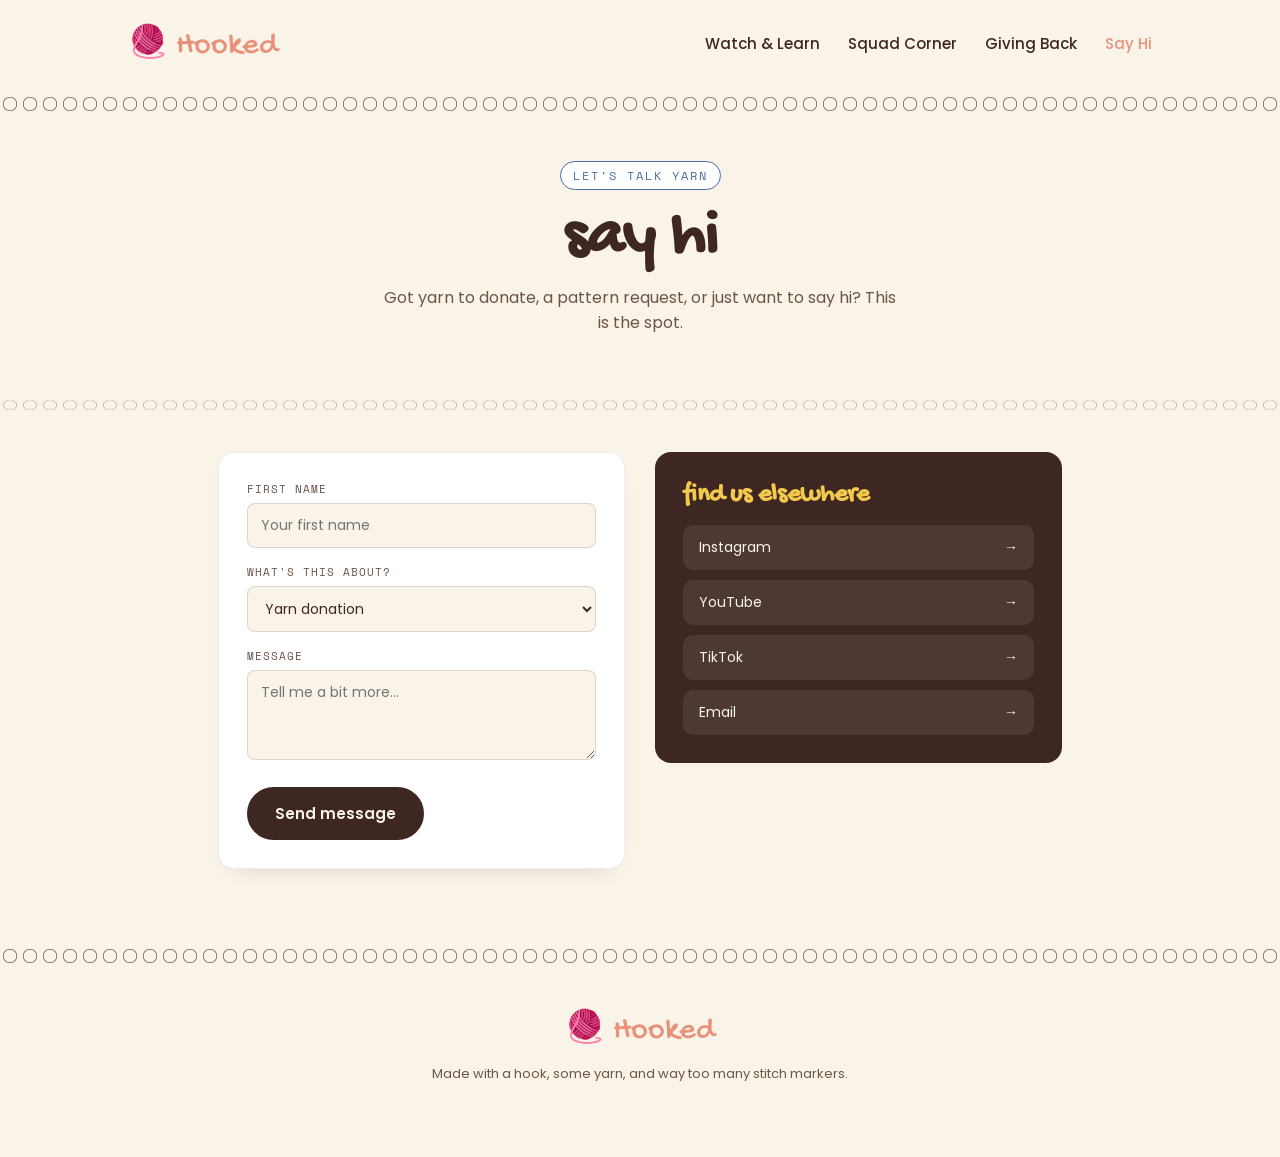
==== contact.html @ 829bb162 "added multipage site" ====
<!DOCTYPE html>
<html lang="en">
<head>
<meta charset="UTF-8">
<meta name="viewport" content="width=device-width, initial-scale=1">
<title>Hooked — Say Hi</title>
<link rel="preconnect" href="https://fonts.googleapis.com">
<link href="https://fonts.googleapis.com/css2?family=Gochi+Hand&family=Space+Mono:wght@400;700&family=Poppins:wght@400;500;600;700&display=swap" rel="stylesheet">
<link rel="stylesheet" href="styles.css">
</head>
<body>

<nav>
  <a class="logo" href="index.html">🧶 Hooked</a>
  <div class="navlinks">
    <a href="tutorials.html">Watch &amp; Learn</a>
    <a href="squad.html">Squad Corner</a>
    <a href="giving-back.html">Giving Back</a>
    <a href="contact.html" class="active">Say Hi</a>
  </div>
</nav>
<div class="chain"></div>

<header class="page-hero">
  <span class="eyebrow">let's talk yarn</span>
  <h1 class="headline">say hi</h1>
  <p class="sub">Got yarn to donate, a pattern request, or just want to say hi? This is the spot.</p>
</header>

<div class="chain thin"></div>

<div class="contact-grid" style="margin-top:36px;">
  <div class="form-card">
    <label for="name">First name</label>
    <input id="name" type="text" placeholder="Your first name">
    <label for="reason">What's this about?</label>
    <select id="reason">
      <option>Yarn donation</option>
      <option>Pattern request</option>
      <option>Volunteering / facility visit</option>
      <option>Just saying hi</option>
    </select>
    <label for="msg">Message</label>
    <textarea id="msg" placeholder="Tell me a bit more..."></textarea>
    <div style="margin-top:20px;">
      <button class="btn btn-primary" type="button">Send message</button>
    </div>
  </div>

  <div class="follow-card">
    <h3>find us elsewhere</h3>
    <div class="follow-links">
      <a href="#">Instagram <span>→</span></a>
      <a href="#">YouTube <span>→</span></a>
      <a href="#">TikTok <span>→</span></a>
      <a href="#">Email <span>→</span></a>
    </div>
  </div>
</div>

<div class="chain"></div>

<footer>
  <div class="logo">🧶 Hooked</div>
  <p>Made with a hook, some yarn, and way too many stitch markers.</p>
</footer>

</body>
</html>
---- styles.css ----
:root{
  --paper:#FAF3E8;
  --paper-2:#F3EADA;
  --butter:#F2C94C;
  --rose:#E8927C;
  --denim:#4A6FA5;
  --sage:#8BA888;
  --ink:#3E2723;
  --ink-soft:#6B5548;
}
*{box-sizing:border-box;}
body{
  margin:0;
  background:var(--paper);
  color:var(--ink);
  font-family:'Poppins',sans-serif;
  -webkit-font-smoothing:antialiased;
}
.wrap{max-width:1080px;margin:0 auto;padding:0 28px;}
a{color:inherit;}

/* NAV */
nav{
  display:flex;justify-content:space-between;align-items:center;
  padding:22px 28px;max-width:1080px;margin:0 auto;
}
.logo{
  font-family:'Gochi Hand',cursive;
  font-size:32px;color:var(--rose);
  display:flex;align-items:center;gap:8px;
  text-decoration:none;
}
.navlinks{display:flex;gap:28px;font-weight:500;font-size:15px;}
.navlinks a{color:var(--ink);text-decoration:none;position:relative;}
.navlinks a:hover, .navlinks a.active{color:var(--rose);}
.navlinks a:focus-visible, .logo:focus-visible{outline:2px solid var(--denim);outline-offset:4px;border-radius:4px;}

/* CHAIN STITCH DIVIDER — signature element, used across every page */
.chain{
  height:22px;width:100%;
  background-image: radial-gradient(circle at 10px 11px, transparent 6px, var(--ink) 6.5px, var(--ink) 7px, transparent 7.5px);
  background-size: 20px 22px;
  background-repeat: repeat-x;
  opacity:0.55;
  margin:6px 0 0 0;
}
.chain.thin{opacity:0.25;transform:scaleY(0.7);}

/* SMALL PAGE HERO (interior pages) */
header.page-hero{text-align:center;padding:46px 28px 42px;}
.eyebrow{
  font-family:'Space Mono',monospace;
  font-size:12px;letter-spacing:2px;text-transform:uppercase;
  color:var(--denim);background:#fff;
  display:inline-block;padding:5px 12px;border-radius:20px;
  border:1px solid var(--denim);margin-bottom:20px;
}
h1.headline{
  font-family:'Gochi Hand',cursive;
  font-size:64px;line-height:0.95;margin:0 0 14px;
  color:var(--ink);
}
h1.headline.big{font-size:76px;}
h1.headline .accent{color:var(--rose);}
.sub{
  max-width:520px;margin:0 auto 10px;
  font-size:16px;color:var(--ink-soft);line-height:1.6;
}

/* BUTTONS */
.btn{
  font-weight:600;font-size:15px;padding:13px 26px;border-radius:40px;
  text-decoration:none;cursor:pointer;border:2px solid var(--ink);
  transition:transform .15s ease, box-shadow .15s ease;
  display:inline-block;background:none;font-family:inherit;
}
.btn:hover{transform:translateY(-2px);box-shadow:0 8px 16px -8px rgba(62,39,35,0.4);}
.btn-primary{background:var(--ink);color:var(--paper);}
.btn-ghost{background:transparent;color:var(--ink);}
.cta-row{display:flex;gap:14px;justify-content:center;margin-top:26px;flex-wrap:wrap;}

/* HOMEPAGE HERO PHOTO */
.hero-photo{
  width:100%;max-width:640px;height:340px;margin:26px auto 0;
  border-radius:14px;
  background:
    repeating-linear-gradient(135deg, rgba(255,255,255,0.35) 0 14px, transparent 14px 28px),
    linear-gradient(135deg,var(--rose),var(--butter));
  display:flex;align-items:center;justify-content:center;
  color:#fff;font-family:'Space Mono',monospace;font-size:13px;
  letter-spacing:1px;box-shadow:0 14px 30px -14px rgba(62,39,35,0.4);
  transform:rotate(-1.2deg);
  border:6px solid #fff;
}

/* TILES (home) */
section.tiles{padding:20px 28px 60px;}
.tile-grid{display:grid;grid-template-columns:repeat(3,1fr);gap:22px;max-width:1080px;margin:0 auto;}
.tile{
  background:#fff;border-radius:16px;padding:26px 22px;
  border:1px solid rgba(62,39,35,0.08);
  box-shadow:0 10px 24px -18px rgba(62,39,35,0.35);
  transition:transform .15s ease, box-shadow .15s ease;
  text-decoration:none;display:block;color:var(--ink);
}
.tile:hover{transform:translateY(-3px);box-shadow:0 16px 28px -18px rgba(62,39,35,0.45);}
.tile .tag{
  font-family:'Space Mono',monospace;font-size:11px;letter-spacing:1.5px;
  text-transform:uppercase;padding:4px 10px;border-radius:20px;
  display:inline-block;margin-bottom:14px;color:#fff;
}
.tag-denim{background:var(--denim);}
.tag-rose{background:var(--rose);}
.tag-sage{background:var(--sage);}
.tag-butter{background:var(--butter);color:var(--ink) !important;}
.tile h3{font-size:20px;margin:0 0 8px;}
.tile p{font-size:14px;color:var(--ink-soft);line-height:1.55;margin:0;}

/* IMPACT / GAUGE CARD */
section.impact{padding:10px 28px 66px;}
.impact-card{
  max-width:1080px;margin:0 auto;
  background:var(--ink);color:var(--paper);
  border-radius:18px;padding:44px 36px;
  display:flex;justify-content:space-between;align-items:center;flex-wrap:wrap;gap:24px;
  position:relative;overflow:hidden;
}
.impact-card::before{
  content:"";position:absolute;inset:0;
  background-image: radial-gradient(circle at 8px 8px, rgba(255,255,255,0.06) 3px, transparent 3.5px);
  background-size:26px 26px;
}
.impact-label{
  font-family:'Space Mono',monospace;font-size:12px;letter-spacing:2px;
  text-transform:uppercase;color:var(--butter);margin-bottom:10px;
}
.impact-headline{font-family:'Gochi Hand',cursive;font-size:40px;line-height:1;position:relative;z-index:1;}
.impact-stats{display:flex;gap:40px;position:relative;z-index:1;flex-wrap:wrap;}
.stat{text-align:center;}
.stat .n{font-size:38px;font-weight:700;color:var(--rose);}
.stat .l{font-family:'Space Mono',monospace;font-size:11px;letter-spacing:1px;color:#cbb7ac;text-transform:uppercase;}

/* SECTION TITLES */
.section-title{font-family:'Gochi Hand',cursive;font-size:38px;text-align:center;margin-bottom:6px;}
.section-sub{text-align:center;color:var(--ink-soft);font-size:14px;margin-bottom:34px;}

/* CORKBOARD GALLERY */
section.gallery{padding:10px 28px 70px;}
.board{
  max-width:1080px;margin:0 auto;background:var(--paper-2);
  border-radius:18px;padding:30px;display:grid;grid-template-columns:repeat(4,1fr);gap:20px;
}
.polaroid{
  background:#fff;padding:10px 10px 22px;border-radius:4px;
  box-shadow:0 8px 16px -10px rgba(62,39,35,0.4);position:relative;transition:transform .2s ease;
}
.polaroid:nth-child(odd){transform:rotate(-2.5deg);}
.polaroid:nth-child(even){transform:rotate(2deg);}
.polaroid:hover{transform:rotate(0deg) scale(1.03);}
.polaroid .ph{height:110px;border-radius:2px;background:linear-gradient(135deg,var(--sage),var(--denim));}
.polaroid .cap{font-family:'Space Mono',monospace;font-size:10px;text-align:center;color:var(--ink-soft);margin-top:8px;}
.tape{position:absolute;top:-10px;left:50%;transform:translateX(-50%) rotate(-3deg);width:46px;height:16px;background:rgba(242,201,76,0.55);}

/* SITEMAP PREVIEW STRIP (home) */
section.sitemap{padding:10px 28px 60px;}
.sitemap-head{text-align:center;margin-bottom:28px;}
.sm-grid{display:grid;grid-template-columns:repeat(4,1fr);gap:18px;}
.sm-card{
  text-decoration:none;color:var(--ink);background:#fff;border-radius:14px;overflow:hidden;
  border:1px solid rgba(62,39,35,0.08);box-shadow:0 8px 18px -14px rgba(62,39,35,0.35);
  display:block;transition:transform .15s ease, box-shadow .15s ease;
}
.sm-card:hover{transform:translateY(-4px);box-shadow:0 14px 24px -14px rgba(62,39,35,0.4);}
.sm-thumb{height:90px;display:flex;align-items:flex-end;padding:10px;}
.sm-thumb-a{background:linear-gradient(135deg,var(--denim),#6f8fc2);}
.sm-thumb-b{background:linear-gradient(135deg,var(--rose),#f0b39f);}
.sm-thumb-c{background:linear-gradient(135deg,var(--sage),#a9c4a6);}
.sm-thumb-d{background:linear-gradient(135deg,var(--butter),#f5da8a);}
.sm-chip{font-family:'Space Mono',monospace;font-size:10px;letter-spacing:1px;text-transform:uppercase;background:rgba(255,255,255,0.85);padding:3px 8px;border-radius:20px;color:var(--ink);}
.sm-card h4{font-size:15px;margin:14px 14px 4px;}
.sm-card p{font-size:12px;color:var(--ink-soft);margin:0 14px 16px;line-height:1.5;}

/* ===== TUTORIALS PAGE ===== */
.filter-pills{display:flex;gap:10px;justify-content:center;flex-wrap:wrap;margin-bottom:36px;}
.pill{
  font-family:'Space Mono',monospace;font-size:12px;letter-spacing:1px;text-transform:uppercase;
  padding:8px 16px;border-radius:20px;border:1.5px solid var(--ink);background:#fff;cursor:pointer;
}
.pill.active{background:var(--ink);color:var(--paper);}
.video-grid{max-width:1080px;margin:0 auto;display:grid;grid-template-columns:repeat(3,1fr);gap:22px;padding:0 28px 70px;}
.video-card{background:#fff;border-radius:14px;overflow:hidden;border:1px solid rgba(62,39,35,0.08);box-shadow:0 10px 22px -16px rgba(62,39,35,0.35);transition:transform .15s ease;}
.video-card:hover{transform:translateY(-3px);}
.video-thumb{
  height:150px;position:relative;display:flex;align-items:center;justify-content:center;
  background:linear-gradient(135deg,var(--denim),var(--sage));color:#fff;font-family:'Space Mono',monospace;font-size:11px;
}
.video-thumb:nth-child(1){}
.video-card:nth-child(3n+2) .video-thumb{background:linear-gradient(135deg,var(--rose),var(--butter));}
.video-card:nth-child(3n) .video-thumb{background:linear-gradient(135deg,var(--sage),var(--denim));}
.play-btn{
  width:44px;height:44px;border-radius:50%;background:rgba(255,255,255,0.9);
  display:flex;align-items:center;justify-content:center;color:var(--ink);font-size:16px;
}
.video-info{padding:16px 16px 18px;}
.video-info .lvl{font-family:'Space Mono',monospace;font-size:10px;letter-spacing:1px;text-transform:uppercase;color:var(--denim);margin-bottom:6px;display:block;}
.video-info h4{margin:0 0 6px;font-size:16px;}
.video-info p{margin:0;font-size:13px;color:var(--ink-soft);line-height:1.5;}

/* ===== SQUAD CORNER (blog list) ===== */
.blog-list{max-width:720px;margin:0 auto;padding:0 28px 70px;display:flex;flex-direction:column;gap:34px;}
.blog-post{background:#fff;border-radius:16px;padding:26px;border:1px solid rgba(62,39,35,0.08);box-shadow:0 10px 22px -18px rgba(62,39,35,0.35);}
.blog-post .meta{font-family:'Space Mono',monospace;font-size:11px;color:var(--denim);text-transform:uppercase;letter-spacing:1px;margin-bottom:10px;}
.blog-post h3{margin:0 0 10px;font-size:22px;}
.blog-post p{margin:0 0 16px;color:var(--ink-soft);line-height:1.65;font-size:14.5px;}
.blog-photos{display:flex;gap:12px;flex-wrap:wrap;}
.blog-photos .ph{width:110px;height:80px;border-radius:8px;background:linear-gradient(135deg,var(--sage),var(--rose));}

/* ===== GIVING BACK ===== */
.story-grid{max-width:1080px;margin:0 auto;display:grid;grid-template-columns:repeat(2,1fr);gap:24px;padding:0 28px 70px;}
.story-card{background:#fff;border-radius:16px;overflow:hidden;border:1px solid rgba(62,39,35,0.08);box-shadow:0 10px 22px -18px rgba(62,39,35,0.35);}
.story-photo{height:170px;background:linear-gradient(135deg,var(--butter),var(--rose));}
.story-card:nth-child(2) .story-photo{background:linear-gradient(135deg,var(--denim),var(--sage));}
.story-body{padding:20px 22px;}
.story-body .tag{font-family:'Space Mono',monospace;font-size:10px;letter-spacing:1px;text-transform:uppercase;color:var(--denim);display:block;margin-bottom:8px;}
.story-body h3{margin:0 0 8px;font-size:19px;}
.story-body p{margin:0;font-size:14px;color:var(--ink-soft);line-height:1.6;}
.note-card{max-width:720px;margin:0 auto 50px;background:var(--paper-2);border-radius:14px;padding:20px 24px;font-size:13.5px;color:var(--ink-soft);line-height:1.6;border-left:4px solid var(--sage);}

/* ===== CONTACT ===== */
.contact-grid{max-width:900px;margin:0 auto;display:grid;grid-template-columns:1fr 1fr;gap:30px;padding:0 28px 70px;align-items:start;}
.form-card{background:#fff;border-radius:16px;padding:28px;border:1px solid rgba(62,39,35,0.08);box-shadow:0 10px 22px -18px rgba(62,39,35,0.35);}
.form-card label{display:block;font-family:'Space Mono',monospace;font-size:11px;text-transform:uppercase;letter-spacing:1px;color:var(--ink-soft);margin:16px 0 6px;}
.form-card label:first-child{margin-top:0;}
.form-card input, .form-card textarea, .form-card select{
  width:100%;padding:11px 13px;border-radius:8px;border:1.5px solid rgba(62,39,35,0.15);
  font-family:'Poppins',sans-serif;font-size:14px;background:var(--paper);color:var(--ink);
}
.form-card textarea{min-height:90px;resize:vertical;}
.follow-card{background:var(--ink);color:var(--paper);border-radius:16px;padding:28px;}
.follow-card h3{font-family:'Gochi Hand',cursive;font-size:26px;margin:0 0 14px;color:var(--butter);}
.follow-links{display:flex;flex-direction:column;gap:10px;}
.follow-links a{
  text-decoration:none;color:var(--paper);background:rgba(255,255,255,0.08);
  padding:12px 16px;border-radius:10px;font-size:14px;display:flex;justify-content:space-between;
}
.follow-links a:hover{background:rgba(255,255,255,0.15);}

/* FOOTER */
footer{padding:40px 28px 60px;text-align:center;}
footer .logo{justify-content:center;margin-bottom:14px;}
footer p{color:var(--ink-soft);font-size:13px;}

@media (max-width:760px){
  h1.headline{font-size:44px;}
  h1.headline.big{font-size:52px;}
  .tile-grid{grid-template-columns:1fr;}
  .board{grid-template-columns:repeat(2,1fr);}
  .sm-grid{grid-template-columns:repeat(2,1fr);}
  .video-grid{grid-template-columns:1fr;}
  .story-grid{grid-template-columns:1fr;}
  .contact-grid{grid-template-columns:1fr;}
  .impact-card{flex-direction:column;align-items:flex-start;}
  .navlinks{display:none;}
}
@media (prefers-reduced-motion: reduce){ *{transition:none !important;} }
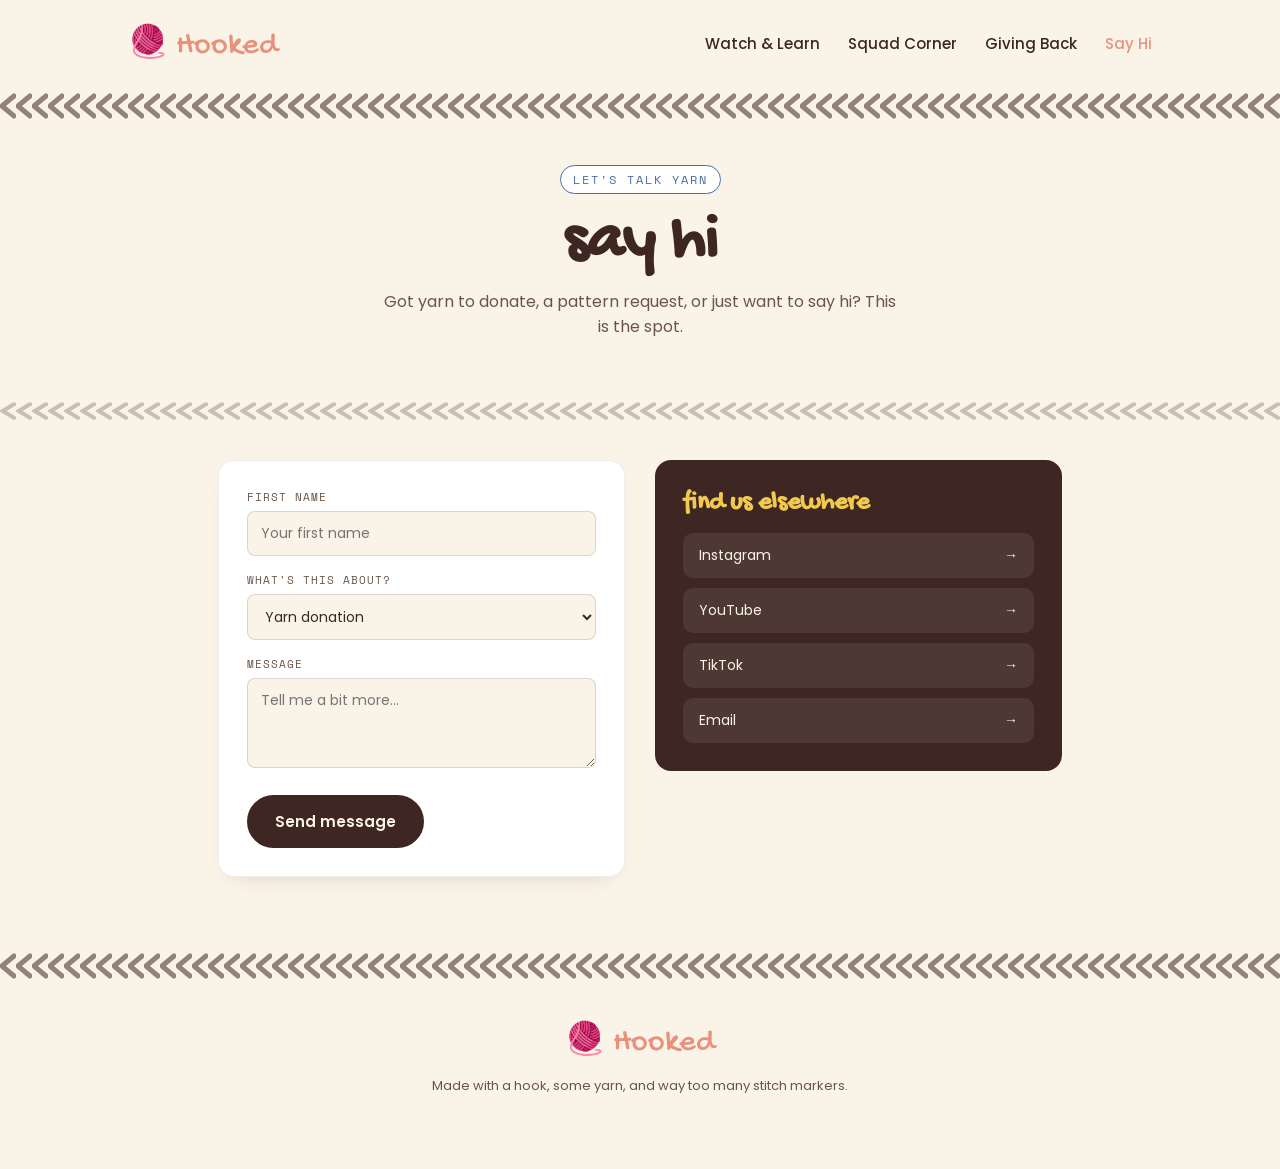
==== commit 8c2c34c7: "added files via upload add photos, update headline and chain <<<< style" ====
--- a/contact.html
+++ b/contact.html
@@ -6,7 +6,277 @@
 <title>Hooked — Say Hi</title>
 <link rel="preconnect" href="https://fonts.googleapis.com">
 <link href="https://fonts.googleapis.com/css2?family=Gochi+Hand&family=Space+Mono:wght@400;700&family=Poppins:wght@400;500;600;700&display=swap" rel="stylesheet">
-<link rel="stylesheet" href="styles.css">
+<style>
+:root{
+  --paper:#FAF3E8;
+  --paper-2:#F3EADA;
+  --butter:#F2C94C;
+  --rose:#E8927C;
+  --denim:#4A6FA5;
+  --sage:#8BA888;
+  --ink:#3E2723;
+  --ink-soft:#6B5548;
+}
+*{box-sizing:border-box;}
+body{
+  margin:0;
+  background:var(--paper);
+  color:var(--ink);
+  font-family:'Poppins',sans-serif;
+  -webkit-font-smoothing:antialiased;
+}
+.wrap{max-width:1080px;margin:0 auto;padding:0 28px;}
+a{color:inherit;}
+
+/* NAV */
+nav{
+  display:flex;justify-content:space-between;align-items:center;
+  padding:22px 28px;max-width:1080px;margin:0 auto;
+}
+.logo{
+  font-family:'Gochi Hand',cursive;
+  font-size:32px;color:var(--rose);
+  display:flex;align-items:center;gap:8px;
+  text-decoration:none;
+}
+.navlinks{display:flex;gap:28px;font-weight:500;font-size:15px;}
+.navlinks a{color:var(--ink);text-decoration:none;position:relative;}
+.navlinks a:hover, .navlinks a.active{color:var(--rose);}
+.navlinks a:focus-visible, .logo:focus-visible{outline:2px solid var(--denim);outline-offset:4px;border-radius:4px;}
+
+/* CHAIN STITCH DIVIDER — signature element, used across every page */
+.chain{
+  height:26px;width:100%;
+  -webkit-mask-image:url("data:image/svg+xml,%3Csvg xmlns='http://www.w3.org/2000/svg' viewBox='0 0 16 26'%3E%3Cpath d='M14,3 L2,13 L14,23' fill='none' stroke='white' stroke-width='5' stroke-linecap='round' stroke-linejoin='round'/%3E%3C/svg%3E");
+  mask-image:url("data:image/svg+xml,%3Csvg xmlns='http://www.w3.org/2000/svg' viewBox='0 0 16 26'%3E%3Cpath d='M14,3 L2,13 L14,23' fill='none' stroke='white' stroke-width='5' stroke-linecap='round' stroke-linejoin='round'/%3E%3C/svg%3E");
+  -webkit-mask-repeat:repeat-x; mask-repeat:repeat-x;
+  -webkit-mask-size:16px 26px; mask-size:16px 26px;
+  -webkit-mask-position:left center; mask-position:left center;
+  background-color:var(--ink);
+  opacity:0.55;
+  margin:6px 0 0 0;
+}
+.chain.thin{opacity:0.25;transform:scaleY(0.7);}
+
+/* SMALL PAGE HERO (interior pages) */
+header.page-hero{text-align:center;padding:46px 28px 42px;}
+.eyebrow{
+  font-family:'Space Mono',monospace;
+  font-size:12px;letter-spacing:2px;text-transform:uppercase;
+  color:var(--denim);background:#fff;
+  display:inline-block;padding:5px 12px;border-radius:20px;
+  border:1px solid var(--denim);margin-bottom:20px;
+}
+h1.headline{
+  font-family:'Gochi Hand',cursive;
+  font-size:64px;line-height:0.95;margin:0 0 14px;
+  color:var(--ink);
+}
+h1.headline.big{font-size:76px;}
+h1.headline .accent{color:var(--rose);}
+.sub{
+  max-width:520px;margin:0 auto 10px;
+  font-size:16px;color:var(--ink-soft);line-height:1.6;
+}
+
+/* BUTTONS */
+.btn{
+  font-weight:600;font-size:15px;padding:13px 26px;border-radius:40px;
+  text-decoration:none;cursor:pointer;border:2px solid var(--ink);
+  transition:transform .15s ease, box-shadow .15s ease;
+  display:inline-block;background:none;font-family:inherit;
+}
+.btn:hover{transform:translateY(-2px);box-shadow:0 8px 16px -8px rgba(62,39,35,0.4);}
+.btn-primary{background:var(--ink);color:var(--paper);}
+.btn-ghost{background:transparent;color:var(--ink);}
+.cta-row{display:flex;gap:14px;justify-content:center;margin-top:26px;flex-wrap:wrap;}
+
+/* HOMEPAGE HERO PHOTO */
+.hero-photo{
+  width:100%;max-width:640px;height:340px;margin:26px auto 0;
+  border-radius:14px;
+  background:
+    repeating-linear-gradient(135deg, rgba(255,255,255,0.35) 0 14px, transparent 14px 28px),
+    linear-gradient(135deg,var(--rose),var(--butter));
+  display:flex;align-items:center;justify-content:center;
+  color:#fff;font-family:'Space Mono',monospace;font-size:13px;
+  letter-spacing:1px;box-shadow:0 14px 30px -14px rgba(62,39,35,0.4);
+  transform:rotate(-1.2deg);
+  border:6px solid #fff;
+}
+
+/* TILES (home) */
+section.tiles{padding:20px 28px 60px;}
+.tile-grid{display:grid;grid-template-columns:repeat(3,1fr);gap:22px;max-width:1080px;margin:0 auto;}
+.tile{
+  background:#fff;border-radius:16px;padding:26px 22px;
+  border:1px solid rgba(62,39,35,0.08);
+  box-shadow:0 10px 24px -18px rgba(62,39,35,0.35);
+  transition:transform .15s ease, box-shadow .15s ease;
+  text-decoration:none;display:block;color:var(--ink);
+}
+.tile:hover{transform:translateY(-3px);box-shadow:0 16px 28px -18px rgba(62,39,35,0.45);}
+.tile .tag{
+  font-family:'Space Mono',monospace;font-size:11px;letter-spacing:1.5px;
+  text-transform:uppercase;padding:4px 10px;border-radius:20px;
+  display:inline-block;margin-bottom:14px;color:#fff;
+}
+.tag-denim{background:var(--denim);}
+.tag-rose{background:var(--rose);}
+.tag-sage{background:var(--sage);}
+.tag-butter{background:var(--butter);color:var(--ink) !important;}
+.tile h3{font-size:20px;margin:0 0 8px;}
+.tile p{font-size:14px;color:var(--ink-soft);line-height:1.55;margin:0;}
+
+/* IMPACT / GAUGE CARD */
+section.impact{padding:10px 28px 66px;}
+.impact-card{
+  max-width:1080px;margin:0 auto;
+  background:var(--ink);color:var(--paper);
+  border-radius:18px;padding:44px 36px;
+  display:flex;justify-content:space-between;align-items:center;flex-wrap:wrap;gap:24px;
+  position:relative;overflow:hidden;
+}
+.impact-card::before{
+  content:"";position:absolute;inset:0;
+  background-image: radial-gradient(circle at 8px 8px, rgba(255,255,255,0.06) 3px, transparent 3.5px);
+  background-size:26px 26px;
+}
+.impact-label{
+  font-family:'Space Mono',monospace;font-size:12px;letter-spacing:2px;
+  text-transform:uppercase;color:var(--butter);margin-bottom:10px;
+}
+.impact-headline{font-family:'Gochi Hand',cursive;font-size:40px;line-height:1;position:relative;z-index:1;}
+.impact-stats{display:flex;gap:40px;position:relative;z-index:1;flex-wrap:wrap;}
+.stat{text-align:center;}
+.stat .n{font-size:38px;font-weight:700;color:var(--rose);}
+.stat .l{font-family:'Space Mono',monospace;font-size:11px;letter-spacing:1px;color:#cbb7ac;text-transform:uppercase;}
+
+/* SECTION TITLES */
+.section-title{font-family:'Gochi Hand',cursive;font-size:38px;text-align:center;margin-bottom:6px;}
+.section-sub{text-align:center;color:var(--ink-soft);font-size:14px;margin-bottom:34px;}
+
+/* CORKBOARD GALLERY */
+section.gallery{padding:10px 28px 70px;}
+.board{
+  max-width:1080px;margin:0 auto;background:var(--paper-2);
+  border-radius:18px;padding:30px;display:grid;grid-template-columns:repeat(4,1fr);gap:20px;
+}
+.polaroid{
+  background:#fff;padding:10px 10px 22px;border-radius:4px;
+  box-shadow:0 8px 16px -10px rgba(62,39,35,0.4);position:relative;transition:transform .2s ease;
+}
+.polaroid:nth-child(odd){transform:rotate(-2.5deg);}
+.polaroid:nth-child(even){transform:rotate(2deg);}
+.polaroid:hover{transform:rotate(0deg) scale(1.03);}
+.polaroid .ph{height:110px;border-radius:2px;background:linear-gradient(135deg,var(--sage),var(--denim));}
+.polaroid .cap{font-family:'Space Mono',monospace;font-size:10px;text-align:center;color:var(--ink-soft);margin-top:8px;}
+.tape{position:absolute;top:-10px;left:50%;transform:translateX(-50%) rotate(-3deg);width:46px;height:16px;background:rgba(242,201,76,0.55);}
+
+/* SITEMAP PREVIEW STRIP (home) */
+section.sitemap{padding:10px 28px 60px;}
+.sitemap-head{text-align:center;margin-bottom:28px;}
+.sm-grid{display:grid;grid-template-columns:repeat(4,1fr);gap:18px;}
+.sm-card{
+  text-decoration:none;color:var(--ink);background:#fff;border-radius:14px;overflow:hidden;
+  border:1px solid rgba(62,39,35,0.08);box-shadow:0 8px 18px -14px rgba(62,39,35,0.35);
+  display:block;transition:transform .15s ease, box-shadow .15s ease;
+}
+.sm-card:hover{transform:translateY(-4px);box-shadow:0 14px 24px -14px rgba(62,39,35,0.4);}
+.sm-thumb{height:90px;display:flex;align-items:flex-end;padding:10px;}
+.sm-thumb-a{background:linear-gradient(135deg,var(--denim),#6f8fc2);}
+.sm-thumb-b{background:linear-gradient(135deg,var(--rose),#f0b39f);}
+.sm-thumb-c{background:linear-gradient(135deg,var(--sage),#a9c4a6);}
+.sm-thumb-d{background:linear-gradient(135deg,var(--butter),#f5da8a);}
+.sm-chip{font-family:'Space Mono',monospace;font-size:10px;letter-spacing:1px;text-transform:uppercase;background:rgba(255,255,255,0.85);padding:3px 8px;border-radius:20px;color:var(--ink);}
+.sm-card h4{font-size:15px;margin:14px 14px 4px;}
+.sm-card p{font-size:12px;color:var(--ink-soft);margin:0 14px 16px;line-height:1.5;}
+
+/* ===== TUTORIALS PAGE ===== */
+.filter-pills{display:flex;gap:10px;justify-content:center;flex-wrap:wrap;margin-bottom:36px;}
+.pill{
+  font-family:'Space Mono',monospace;font-size:12px;letter-spacing:1px;text-transform:uppercase;
+  padding:8px 16px;border-radius:20px;border:1.5px solid var(--ink);background:#fff;cursor:pointer;
+}
+.pill.active{background:var(--ink);color:var(--paper);}
+.video-grid{max-width:1080px;margin:0 auto;display:grid;grid-template-columns:repeat(3,1fr);gap:22px;padding:0 28px 70px;}
+.video-card{background:#fff;border-radius:14px;overflow:hidden;border:1px solid rgba(62,39,35,0.08);box-shadow:0 10px 22px -16px rgba(62,39,35,0.35);transition:transform .15s ease;}
+.video-card:hover{transform:translateY(-3px);}
+.video-thumb{
+  height:150px;position:relative;display:flex;align-items:center;justify-content:center;
+  background:linear-gradient(135deg,var(--denim),var(--sage));color:#fff;font-family:'Space Mono',monospace;font-size:11px;
+}
+.video-thumb:nth-child(1){}
+.video-card:nth-child(3n+2) .video-thumb{background:linear-gradient(135deg,var(--rose),var(--butter));}
+.video-card:nth-child(3n) .video-thumb{background:linear-gradient(135deg,var(--sage),var(--denim));}
+.play-btn{
+  width:44px;height:44px;border-radius:50%;background:rgba(255,255,255,0.9);
+  display:flex;align-items:center;justify-content:center;color:var(--ink);font-size:16px;
+}
+.video-info{padding:16px 16px 18px;}
+.video-info .lvl{font-family:'Space Mono',monospace;font-size:10px;letter-spacing:1px;text-transform:uppercase;color:var(--denim);margin-bottom:6px;display:block;}
+.video-info h4{margin:0 0 6px;font-size:16px;}
+.video-info p{margin:0;font-size:13px;color:var(--ink-soft);line-height:1.5;}
+
+/* ===== SQUAD CORNER (blog list) ===== */
+.blog-list{max-width:720px;margin:0 auto;padding:0 28px 70px;display:flex;flex-direction:column;gap:34px;}
+.blog-post{background:#fff;border-radius:16px;padding:26px;border:1px solid rgba(62,39,35,0.08);box-shadow:0 10px 22px -18px rgba(62,39,35,0.35);}
+.blog-post .meta{font-family:'Space Mono',monospace;font-size:11px;color:var(--denim);text-transform:uppercase;letter-spacing:1px;margin-bottom:10px;}
+.blog-post h3{margin:0 0 10px;font-size:22px;}
+.blog-post p{margin:0 0 16px;color:var(--ink-soft);line-height:1.65;font-size:14.5px;}
+.blog-photos{display:flex;gap:12px;flex-wrap:wrap;}
+.blog-photos .ph{width:110px;height:80px;border-radius:8px;background:linear-gradient(135deg,var(--sage),var(--rose));}
+
+/* ===== GIVING BACK ===== */
+.story-grid{max-width:1080px;margin:0 auto;display:grid;grid-template-columns:repeat(2,1fr);gap:24px;padding:0 28px 70px;}
+.story-card{background:#fff;border-radius:16px;overflow:hidden;border:1px solid rgba(62,39,35,0.08);box-shadow:0 10px 22px -18px rgba(62,39,35,0.35);}
+.story-photo{height:170px;background:linear-gradient(135deg,var(--butter),var(--rose));}
+.story-card:nth-child(2) .story-photo{background:linear-gradient(135deg,var(--denim),var(--sage));}
+.story-body{padding:20px 22px;}
+.story-body .tag{font-family:'Space Mono',monospace;font-size:10px;letter-spacing:1px;text-transform:uppercase;color:var(--denim);display:block;margin-bottom:8px;}
+.story-body h3{margin:0 0 8px;font-size:19px;}
+.story-body p{margin:0;font-size:14px;color:var(--ink-soft);line-height:1.6;}
+.note-card{max-width:720px;margin:0 auto 50px;background:var(--paper-2);border-radius:14px;padding:20px 24px;font-size:13.5px;color:var(--ink-soft);line-height:1.6;border-left:4px solid var(--sage);}
+
+/* ===== CONTACT ===== */
+.contact-grid{max-width:900px;margin:0 auto;display:grid;grid-template-columns:1fr 1fr;gap:30px;padding:0 28px 70px;align-items:start;}
+.form-card{background:#fff;border-radius:16px;padding:28px;border:1px solid rgba(62,39,35,0.08);box-shadow:0 10px 22px -18px rgba(62,39,35,0.35);}
+.form-card label{display:block;font-family:'Space Mono',monospace;font-size:11px;text-transform:uppercase;letter-spacing:1px;color:var(--ink-soft);margin:16px 0 6px;}
+.form-card label:first-child{margin-top:0;}
+.form-card input, .form-card textarea, .form-card select{
+  width:100%;padding:11px 13px;border-radius:8px;border:1.5px solid rgba(62,39,35,0.15);
+  font-family:'Poppins',sans-serif;font-size:14px;background:var(--paper);color:var(--ink);
+}
+.form-card textarea{min-height:90px;resize:vertical;}
+.follow-card{background:var(--ink);color:var(--paper);border-radius:16px;padding:28px;}
+.follow-card h3{font-family:'Gochi Hand',cursive;font-size:26px;margin:0 0 14px;color:var(--butter);}
+.follow-links{display:flex;flex-direction:column;gap:10px;}
+.follow-links a{
+  text-decoration:none;color:var(--paper);background:rgba(255,255,255,0.08);
+  padding:12px 16px;border-radius:10px;font-size:14px;display:flex;justify-content:space-between;
+}
+.follow-links a:hover{background:rgba(255,255,255,0.15);}
+
+/* FOOTER */
+footer{padding:40px 28px 60px;text-align:center;}
+footer .logo{justify-content:center;margin-bottom:14px;}
+footer p{color:var(--ink-soft);font-size:13px;}
+
+@media (max-width:760px){
+  h1.headline{font-size:44px;}
+  h1.headline.big{font-size:52px;}
+  .tile-grid{grid-template-columns:1fr;}
+  .board{grid-template-columns:repeat(2,1fr);}
+  .sm-grid{grid-template-columns:repeat(2,1fr);}
+  .video-grid{grid-template-columns:1fr;}
+  .story-grid{grid-template-columns:1fr;}
+  .contact-grid{grid-template-columns:1fr;}
+  .impact-card{flex-direction:column;align-items:flex-start;}
+  .navlinks{display:none;}
+}
+@media (prefers-reduced-motion: reduce){ *{transition:none !important;} }
+
+</style>
 </head>
 <body>
 
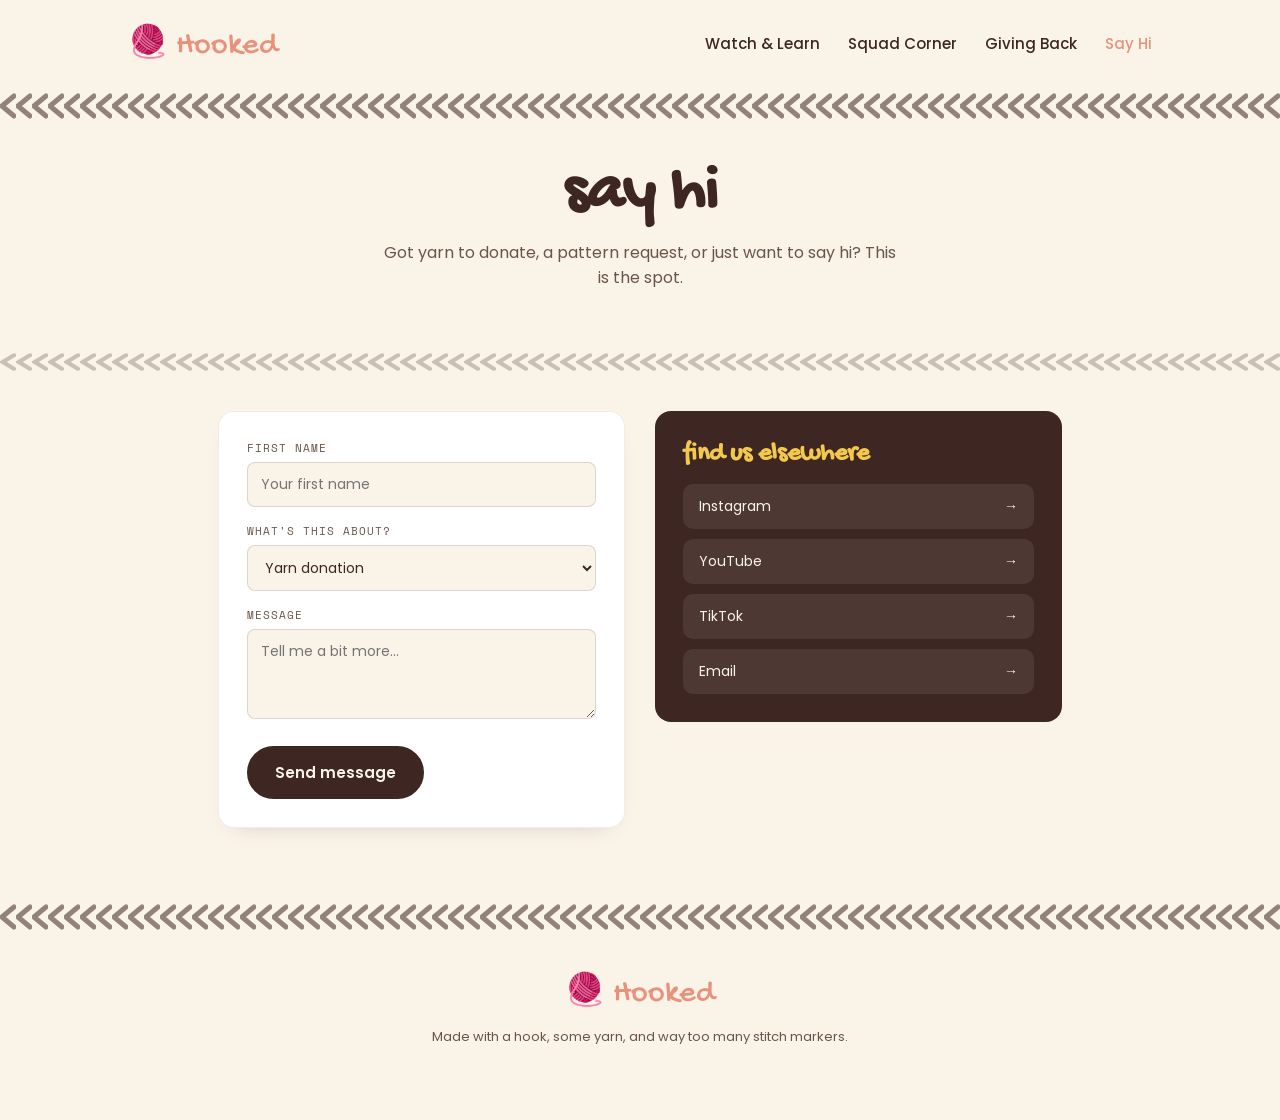
==== commit 96ef1430: "edited watch & learn, added to squad corner, fred" ====
--- a/contact.html
+++ b/contact.html
@@ -292,7 +292,6 @@
 <div class="chain"></div>
 
 <header class="page-hero">
-  <span class="eyebrow">let's talk yarn</span>
   <h1 class="headline">say hi</h1>
   <p class="sub">Got yarn to donate, a pattern request, or just want to say hi? This is the spot.</p>
 </header>
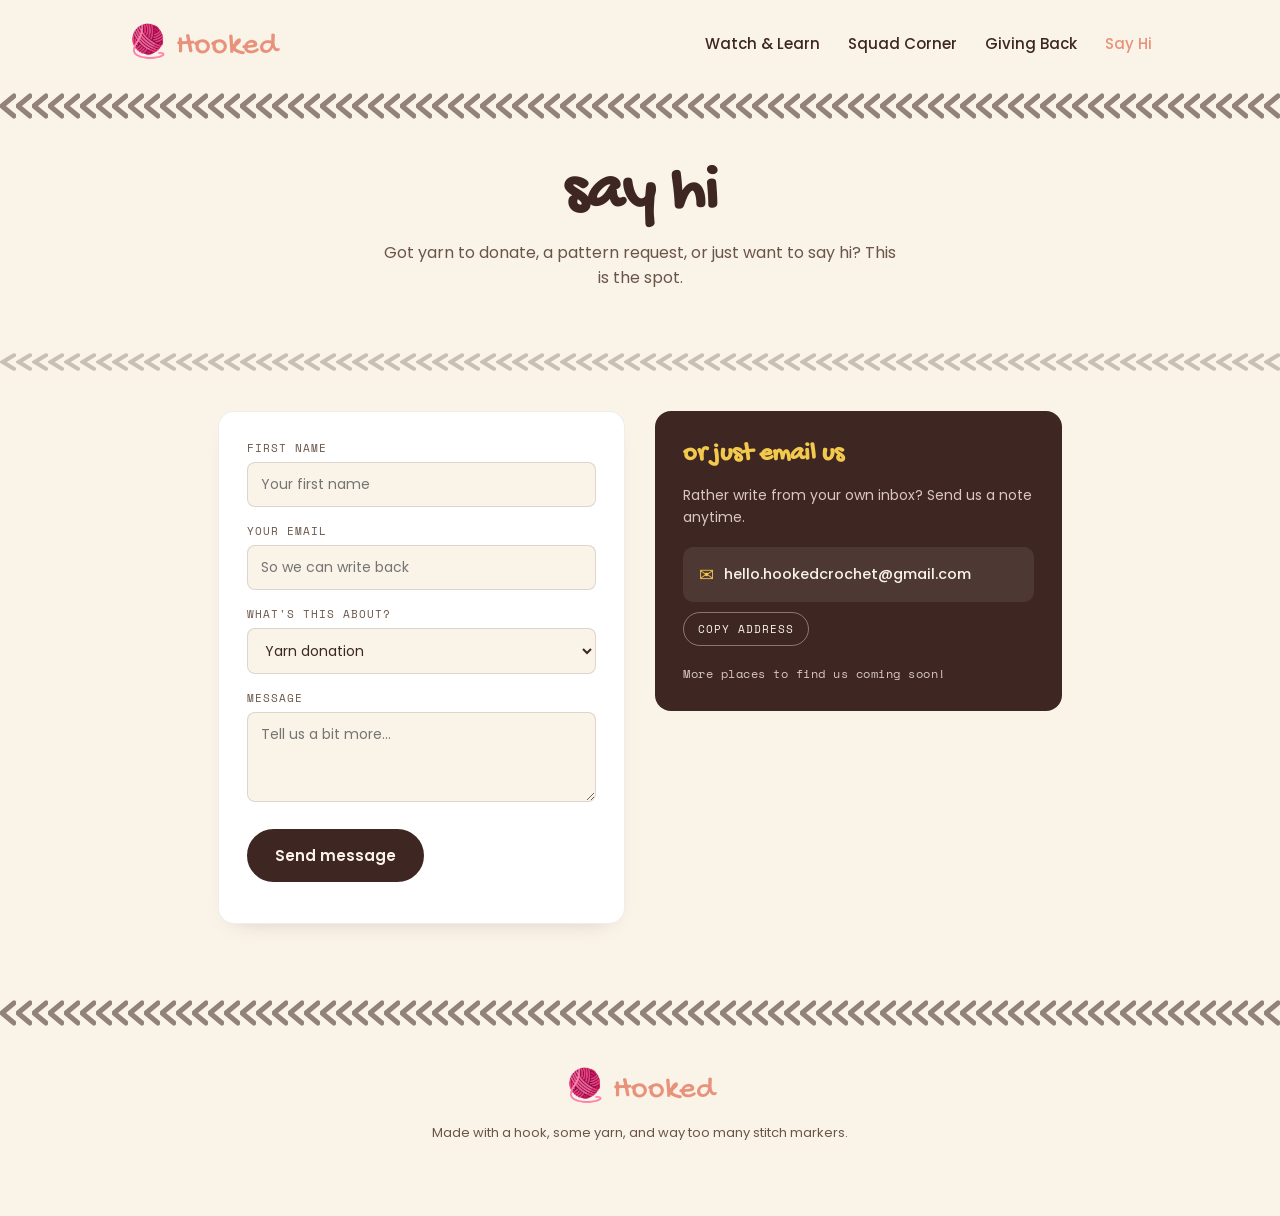
==== commit 83152a35: "added more squad info and edited small things" ====
--- a/contact.html
+++ b/contact.html
@@ -3,7 +3,7 @@
 <head>
 <meta charset="UTF-8">
 <meta name="viewport" content="width=device-width, initial-scale=1">
-<title>Hooked — Say Hi</title>
+<title>Hooked | Say Hi</title>
 <link rel="preconnect" href="https://fonts.googleapis.com">
 <link href="https://fonts.googleapis.com/css2?family=Gochi+Hand&family=Space+Mono:wght@400;700&family=Poppins:wght@400;500;600;700&display=swap" rel="stylesheet">
 <style>
@@ -242,7 +242,7 @@
 .contact-grid{max-width:900px;margin:0 auto;display:grid;grid-template-columns:1fr 1fr;gap:30px;padding:0 28px 70px;align-items:start;}
 .form-card{background:#fff;border-radius:16px;padding:28px;border:1px solid rgba(62,39,35,0.08);box-shadow:0 10px 22px -18px rgba(62,39,35,0.35);}
 .form-card label{display:block;font-family:'Space Mono',monospace;font-size:11px;text-transform:uppercase;letter-spacing:1px;color:var(--ink-soft);margin:16px 0 6px;}
-.form-card label:first-child{margin-top:0;}
+.form-card label:first-child, .form-card label:first-of-type{margin-top:0;}
 .form-card input, .form-card textarea, .form-card select{
   width:100%;padding:11px 13px;border-radius:8px;border:1.5px solid rgba(62,39,35,0.15);
   font-family:'Poppins',sans-serif;font-size:14px;background:var(--paper);color:var(--ink);
@@ -276,6 +276,27 @@
 }
 @media (prefers-reduced-motion: reduce){ *{transition:none !important;} }
 
+.hp{position:absolute;left:-9999px;opacity:0;pointer-events:none;}
+.form-card{position:relative;}
+.form-status{font-size:13.5px;margin:12px 0 0;line-height:1.5;min-height:1px;}
+.form-status.ok{color:#4f7a4c;font-weight:600;}
+.form-status.err{color:#b4533e;font-weight:600;}
+.btn[disabled]{opacity:0.6;cursor:wait;transform:none;box-shadow:none;}
+.follow-note{font-size:14px;color:#d9c8be;line-height:1.6;margin:0 0 18px;}
+.follow-note.small{font-size:12px;margin:18px 0 0;font-family:'Space Mono',monospace;letter-spacing:0.5px;}
+.email-link{
+  display:flex;align-items:center;gap:10px;text-decoration:none;color:var(--paper);
+  background:rgba(255,255,255,0.08);padding:14px 16px;border-radius:10px;font-size:14.5px;font-weight:500;
+  overflow-wrap:anywhere;
+}
+.email-link:hover{background:rgba(255,255,255,0.15);}
+.email-icon{color:var(--butter);font-size:18px;flex-shrink:0;}
+.copy-btn{
+  margin-top:10px;background:none;border:1.5px solid rgba(250,243,232,0.4);color:var(--paper);
+  font-family:'Space Mono',monospace;font-size:11px;letter-spacing:1px;text-transform:uppercase;
+  padding:8px 14px;border-radius:20px;cursor:pointer;
+}
+.copy-btn:hover{border-color:var(--paper);}
 </style>
 </head>
 <body>
@@ -299,31 +320,35 @@
 <div class="chain thin"></div>
 
 <div class="contact-grid" style="margin-top:36px;">
-  <div class="form-card">
+  <form class="form-card" id="contactForm" novalidate>
+    <input type="hidden" name="access_key" value="d495f876-a021-4367-850f-c64445287a07">
+    <input type="hidden" name="from_name" value="Hooked website">
+    <input type="checkbox" name="botcheck" class="hp" tabindex="-1" autocomplete="off" aria-hidden="true">
     <label for="name">First name</label>
-    <input id="name" type="text" placeholder="Your first name">
+    <input id="name" name="name" type="text" placeholder="Your first name" required>
+    <label for="email">Your email</label>
+    <input id="email" name="email" type="email" placeholder="So we can write back" required>
     <label for="reason">What's this about?</label>
-    <select id="reason">
+    <select id="reason" name="reason">
       <option>Yarn donation</option>
       <option>Pattern request</option>
-      <option>Volunteering / facility visit</option>
+      <option>Volunteering / crocheting with us</option>
       <option>Just saying hi</option>
     </select>
     <label for="msg">Message</label>
-    <textarea id="msg" placeholder="Tell me a bit more..."></textarea>
+    <textarea id="msg" name="message" placeholder="Tell us a bit more..." required></textarea>
     <div style="margin-top:20px;">
-      <button class="btn btn-primary" type="button">Send message</button>
+      <button class="btn btn-primary" type="submit" id="sendBtn">Send message</button>
+      <p class="form-status" id="formStatus" role="status" aria-live="polite"></p>
     </div>
-  </div>
+  </form>
 
   <div class="follow-card">
-    <h3>find us elsewhere</h3>
-    <div class="follow-links">
-      <a href="#">Instagram <span>→</span></a>
-      <a href="#">YouTube <span>→</span></a>
-      <a href="#">TikTok <span>→</span></a>
-      <a href="#">Email <span>→</span></a>
-    </div>
+    <h3>or just email us</h3>
+    <p class="follow-note">Rather write from your own inbox? Send us a note anytime.</p>
+    <a class="email-link" href="mailto:hello.hookedcrochet@gmail.com"><span class="email-icon">✉</span><span>hello.hookedcrochet@gmail.com</span></a>
+    <button class="copy-btn" type="button" id="copyBtn">Copy address</button>
+    <p class="follow-note small">More places to find us coming soon!</p>
   </div>
 </div>
 
@@ -334,5 +359,56 @@
   <p>Made with a hook, some yarn, and way too many stitch markers.</p>
 </footer>
 
+<script>
+  const EMAIL = 'hello.hookedcrochet@gmail.com';
+  const form = document.getElementById('contactForm');
+  const statusEl = document.getElementById('formStatus');
+  const sendBtn = document.getElementById('sendBtn');
+  function setStatus(text, kind) {
+    statusEl.textContent = text;
+    statusEl.className = 'form-status' + (kind ? ' ' + kind : '');
+  }
+  form.addEventListener('submit', async (e) => {
+    e.preventDefault();
+    const name = form.name.value.trim();
+    const email = form.email.value.trim();
+    const message = form.message.value.trim();
+    if (!name || !message) { setStatus('Please add your name and a message.', 'err'); return; }
+    if (!/^[^\s@]+@[^\s@]+\.[^\s@]+$/.test(email)) { setStatus('Please add a valid email so we can write back.', 'err'); return; }
+    const data = new FormData(form);
+    data.append('subject', form.reason.value + ' from ' + name + ' (Hooked website)');
+    sendBtn.disabled = true;
+    sendBtn.textContent = 'Sending...';
+    setStatus('', '');
+    try {
+      const res = await fetch('https://api.web3forms.com/submit', {
+        method: 'POST',
+        headers: { 'Accept': 'application/json' },
+        body: data
+      });
+      const json = await res.json();
+      if (json.success) {
+        form.reset();
+        setStatus("Message sent! Thanks for saying hi, we'll get back to you soon.", 'ok');
+      } else {
+        setStatus("Hmm, that didn't go through. Try again, or email us directly at " + EMAIL + '.', 'err');
+      }
+    } catch (err) {
+      setStatus("Hmm, that didn't go through. Try again, or email us directly at " + EMAIL + '.', 'err');
+    }
+    sendBtn.disabled = false;
+    sendBtn.textContent = 'Send message';
+  });
+  const copyBtn = document.getElementById('copyBtn');
+  copyBtn.addEventListener('click', async () => {
+    try {
+      await navigator.clipboard.writeText(EMAIL);
+      copyBtn.textContent = 'Copied!';
+    } catch (e) {
+      copyBtn.textContent = EMAIL;
+    }
+    setTimeout(() => { copyBtn.textContent = 'Copy address'; }, 2000);
+  });
+</script>
 </body>
 </html>
